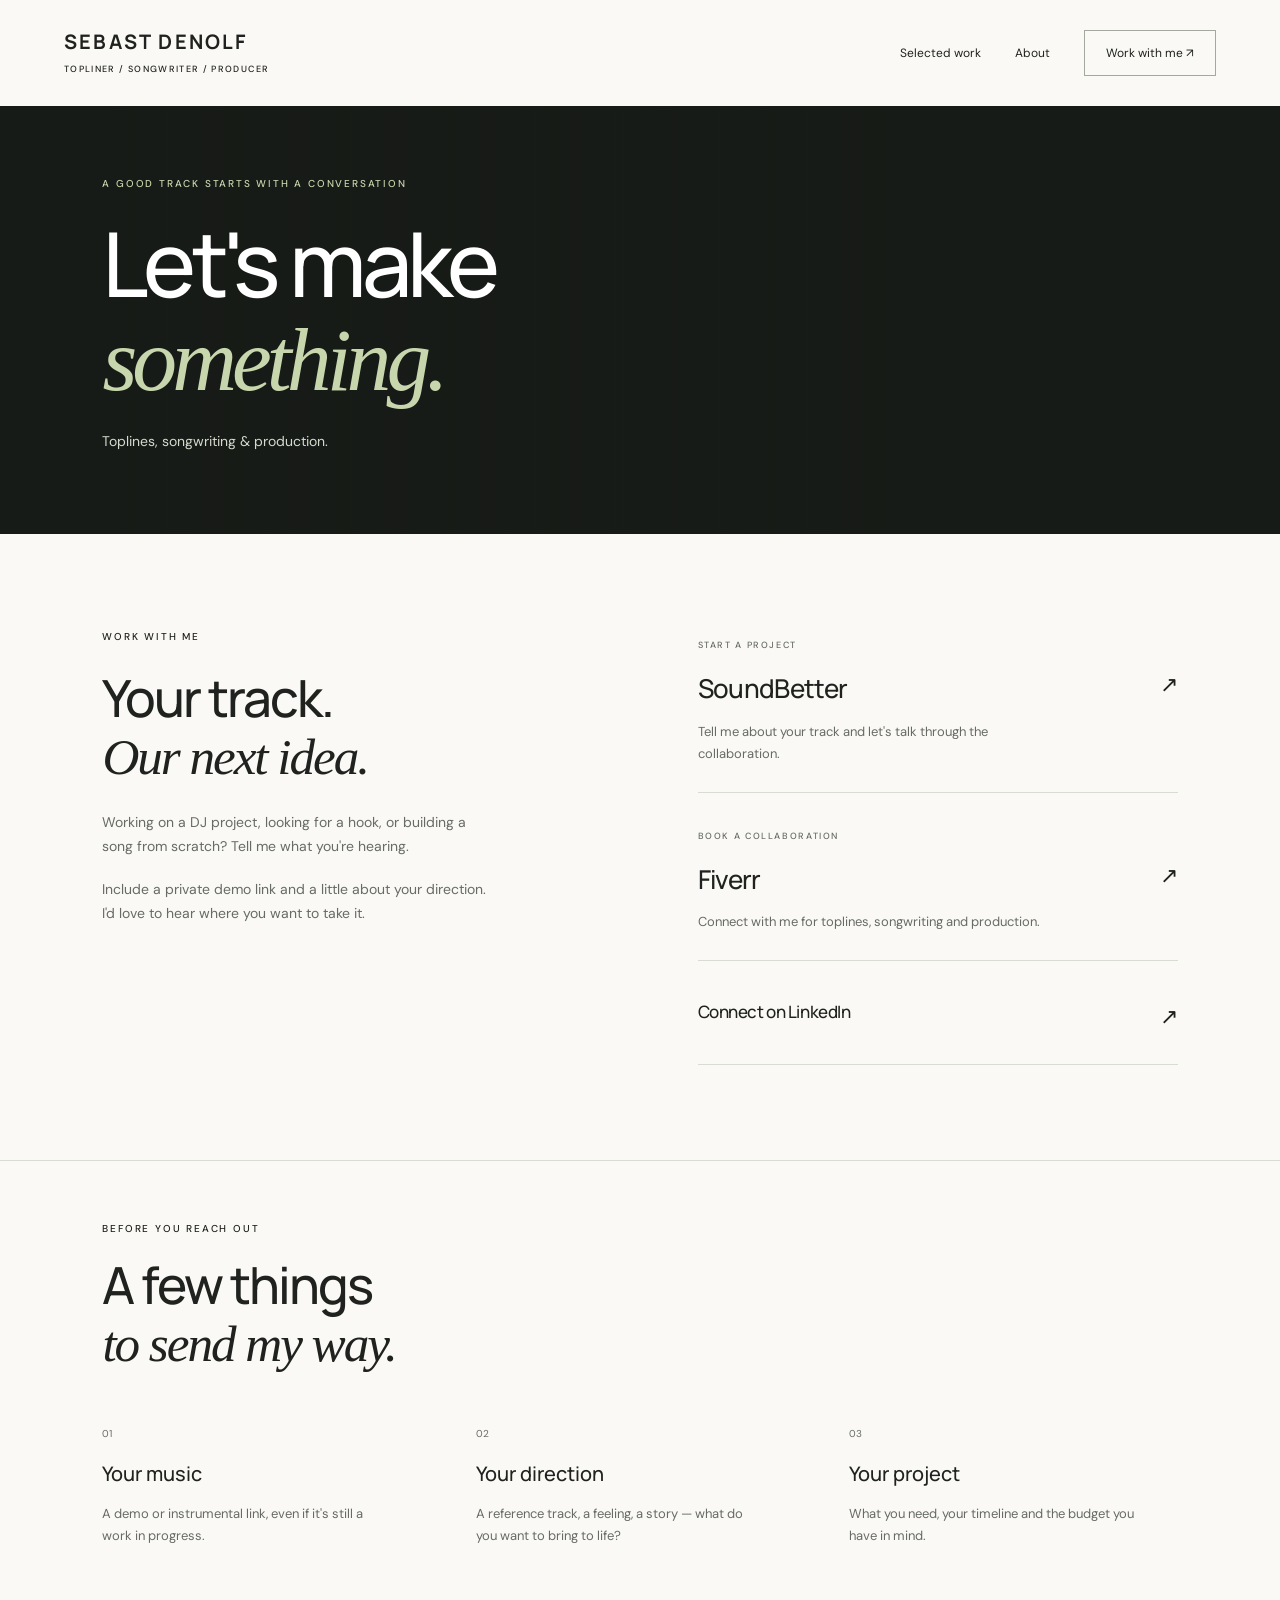
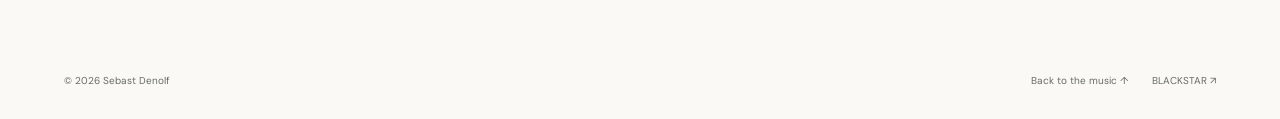
==== work-with-me.html @ 553e577f "Build Sebast Denolf music portfolio and collaboration page" ====
<!doctype html><html lang="en"><head><meta charset="utf-8"><meta name="viewport" content="width=device-width,initial-scale=1"><title>Work With Me — Sebast Denolf</title><meta name="description" content="Need a topline, lyrics or production? Work with Sebast Denolf on your next track."><link rel="icon" href="favicon.svg" type="image/svg+xml"><link rel="stylesheet" href="style.css"></head><body class="contact-page"><a class="skip" href="#main">Skip to content</a><header class="site-header"><a class="wordmark" href="index.html">SEBAST DENOLF<span>TOPLINER / SONGWRITER / PRODUCER</span></a><nav aria-label="Main navigation"><a href="index.html#work">Selected work</a><a href="index.html#about">About</a><a class="nav-cta" href="work-with-me.html" aria-current="page">Work with me ↗</a></nav></header><main id="main"><section class="contact-hero"><div><p class="eyebrow">A GOOD TRACK STARTS WITH A CONVERSATION</p><h1>Let's make<br><em>something.</em></h1><p>Toplines, songwriting & production.</p></div></section><section class="contact-content section"><div class="contact-intro"><p class="eyebrow">WORK WITH ME</p><h2>Your track.<br><em>Our next idea.</em></h2><p>Working on a DJ project, looking for a hook, or building a song from scratch? Tell me what you're hearing.</p><p>Include a private demo link and a little about your direction. I'd love to hear where you want to take it.</p></div><div class="contact-options"><a class="contact-option" href="https://soundbetter.com/profiles/750223-bastian" target="_blank" rel="noopener noreferrer"><span class="tiny">START A PROJECT</span><h3>SoundBetter <span aria-hidden="true">↗</span></h3><p>Tell me about your track and let's talk through the collaboration.</p></a><a class="contact-option" href="https://pro.fiverr.com/freelancers/sebast_denolf?public_mode=true" target="_blank" rel="noopener noreferrer"><span class="tiny">BOOK A COLLABORATION</span><h3>Fiverr <span aria-hidden="true">↗</span></h3><p>Connect with me for toplines, songwriting and production.</p></a><a class="contact-option compact" href="https://www.linkedin.com/in/sebast-denolf-0b931b293/" target="_blank" rel="noopener noreferrer"><h3>Connect on LinkedIn <span aria-hidden="true">↗</span></h3></a></div></section><section class="project-brief section"><p class="eyebrow">BEFORE YOU REACH OUT</p><h2>A few things<br><em>to send my way.</em></h2><div class="brief-grid"><div><span>01</span><h3>Your music</h3><p>A demo or instrumental link, even if it's still a work in progress.</p></div><div><span>02</span><h3>Your direction</h3><p>A reference track, a feeling, a story — what do you want to bring to life?</p></div><div><span>03</span><h3>Your project</h3><p>What you need, your timeline and the budget you have in mind.</p></div></div></section></main><footer><span>© <span class="year">2026</span> Sebast Denolf</span><div><a href="index.html">Back to the music ↑</a><a href="https://linktr.ee/BLACKSTAR_" target="_blank" rel="noopener noreferrer">BLACKSTAR ↗</a></div></footer><script src="script.js"></script></body></html>
---- style.css ----
@import url('https://fonts.googleapis.com/css2?family=DM+Sans:wght@400;500;600;700&family=Manrope:wght@400;500;600;700;800&display=swap');
:root{--ink:#20221f;--paper:#faf9f6;--muted:#676b64;--line:#d9dcd3;--accent:#c8d6ad;--dark:#171b17}*{box-sizing:border-box}html{scroll-behavior:smooth;scroll-padding-top:100px}body{margin:0;background:var(--paper);color:var(--ink);font:16px/1.7 'DM Sans',sans-serif}a{color:inherit;text-decoration:none}button,input,select,textarea{font:inherit}button,a{-webkit-tap-highlight-color:transparent}a:focus-visible,button:focus-visible{outline:3px solid #7a9756;outline-offset:6px}img{max-width:100%;display:block}h1,h2,h3,p{margin:0}h1,h2,h3{font-family:'Manrope',sans-serif;font-weight:500}em{font-family:Georgia,serif;font-weight:400}p+p{margin-top:20px}.skip{position:absolute;top:-100px;left:16px;background:white;padding:12px;z-index:10}.skip:focus{top:8px}.site-header{height:106px;display:flex;justify-content:space-between;align-items:center;padding:0 5vw;background:var(--paper)}.wordmark{font:700 20px/1.4 'Manrope',sans-serif;letter-spacing:.11em}.wordmark span{display:block;font:500 9px/1.8 'DM Sans',sans-serif;letter-spacing:.15em;margin-top:5px}nav{display:flex;align-items:center;gap:34px;font-size:12px}nav>a:hover,.project-external:hover{color:#627d40}.nav-cta{border:1px solid #a4a89e;padding:12px 21px}.nav-cta span{margin-left:20px}.hero{min-height:650px;display:grid;grid-template-columns:1fr 1fr;background:var(--dark);color:var(--paper)}.hero-copy{padding:70px 5vw 28px;display:flex;flex-direction:column;align-items:flex-start}.eyebrow,.tiny{font:500 10px/1.5 'DM Sans',sans-serif;letter-spacing:.18em}.hero .eyebrow{color:var(--accent);margin-bottom:30px}h1{font-size:clamp(64px,7.1vw,112px);line-height:1.04;letter-spacing:-.055em}h1 em{color:var(--accent)}.hero-intro{max-width:390px;color:#d0d4ca;font-size:17px;line-height:1.75;margin-top:28px}.hero-audience{font-size:12px;letter-spacing:.04em;color:#b7c5a1;margin-top:15px}.hero-actions{display:flex;align-items:center;gap:27px;margin:32px 0 50px}.button{display:inline-flex;align-items:center;justify-content:center;gap:25px;padding:15px 24px;border:1px solid transparent;font-size:12px;font-weight:600}.button.light{background:var(--paper);color:var(--ink)}.button.light:hover{background:var(--accent)}.text-link{font-size:12px;border-bottom:1px solid #7a8173;padding-bottom:5px}.hero-foot{margin-top:auto;width:100%;display:flex;justify-content:space-between;gap:15px;border-top:1px solid #444b40;padding-top:18px;color:#b5bdad;font-size:8px;letter-spacing:.1em}.hero-photo{position:relative;overflow:hidden;min-height:650px}.hero-photo img{position:absolute;width:100%;height:100%;object-fit:cover;object-position:center 35%;transform:scale(1.08);filter:saturate(.65)}.hero-photo:after{content:'';position:absolute;inset:0;background:linear-gradient(0deg,rgba(0,0,0,.48),transparent 45%)}.photo-caption{position:absolute;bottom:30px;left:30px;color:#f4f4eb;z-index:1;font-size:9px;letter-spacing:.18em}.section{padding:95px 8vw}.section-heading{display:grid;grid-template-columns:1fr 2fr 1.5fr;gap:35px;align-items:start;margin-bottom:45px}.section-heading .eyebrow{margin-top:12px}.section-heading>p:last-child{color:var(--muted);max-width:290px;font-size:14px;padding-top:10px}h2{font-size:clamp(38px,4vw,61px);line-height:1.12;letter-spacing:-.04em}.portfolio-links{display:grid;grid-template-columns:1fr 1fr;gap:24px}.portfolio-links>a{position:relative;padding:37px;border:1px solid var(--line);transition:background .2s}.portfolio-links>a:hover{background:#edf0e6}.portfolio-links h3{font-size:27px;letter-spacing:-.035em;margin:24px 0 6px}.portfolio-links>a>span:not(.tiny){font-size:13px;color:var(--muted)}.portfolio-links b{position:absolute;right:34px;top:32px;font-size:24px;font-weight:400}.selected{background:white}.project{max-width:960px;margin:0 auto;padding:48px 0 62px;border-top:1px solid var(--line)}.project-head{display:flex;align-items:flex-end;justify-content:space-between;gap:24px;margin-bottom:25px}.tiny{color:var(--muted);font-size:9px}.project h3{font-size:clamp(28px,3.5vw,43px);letter-spacing:-.04em;margin-top:10px;line-height:1.2}.artist{font-size:14px;color:var(--muted);margin-top:7px}.credits{font-size:10px;text-align:right;color:var(--muted)}.credits strong{font-weight:500;font-size:11px;color:var(--ink)}iframe{border:0;width:100%;display:block}.spotify{border-radius:12px;margin:0 0 20px;background:#ededeb}.video{position:relative;aspect-ratio:16/9;overflow:hidden;background:var(--dark)}.video>img{width:100%;height:100%;object-fit:cover;opacity:.52}.video-play{position:absolute;inset:0;z-index:1;width:100%;height:100%;display:flex;align-items:center;justify-content:center;flex-direction:column;border:0;background:transparent;color:white;cursor:pointer;gap:13px;font-size:10px;letter-spacing:.14em}.play-symbol{display:grid;place-items:center;border:1px solid #ffffffa0;width:60px;height:60px;border-radius:50%;font-size:18px;padding-left:3px;background:#0004}.video-play:hover .play-symbol{background:var(--paper);color:var(--ink)}.video-play small{font-size:9px;letter-spacing:0;color:#e0e0e0}.video iframe{height:100%}.project-external{display:inline-block;margin-top:15px;font-size:11px;border-bottom:1px solid var(--line)}.last-project{padding-bottom:0}.about{background:#edf0e7}.about>.eyebrow{margin-bottom:38px}.about-grid{display:grid;grid-template-columns:1fr 1fr;gap:9vw}.about-grid>div{font-size:14px;color:#555e50}.about-grid .lead{font-size:21px;line-height:1.5;color:var(--ink);margin-bottom:24px}.education{font-size:11px;padding-top:15px}.dark-link{display:inline-block;color:var(--ink);margin-top:25px}.closing{background:var(--dark);color:var(--paper);text-align:center;padding:85px 20px}.closing .eyebrow{color:var(--accent)}.closing h2{font-size:clamp(50px,6vw,83px);margin:20px 0 30px}.closing em{color:var(--accent)}footer{display:flex;justify-content:space-between;gap:20px;padding:30px 5vw;font-size:10px;color:var(--muted)}footer>div{display:flex;gap:23px}.contact-hero{padding:70px 8vw 80px;color:white;background:var(--dark);position:relative;overflow:hidden}.contact-hero:before{content:'';position:absolute;inset:0;background:linear-gradient(90deg,#171b17 8%,#171b17ad 70%),url('sebast-studio.png') center 65%/cover;opacity:.7}.contact-hero>div{position:relative}.contact-hero .eyebrow{color:var(--accent);margin-bottom:25px}.contact-hero h1{font-size:clamp(60px,7vw,95px)}.contact-hero p:last-child{margin-top:24px;color:#d4dbcd;font-size:14px}.contact-content{display:grid;grid-template-columns:1fr 1fr;gap:9vw}.contact-intro h2{margin:25px 0}.contact-intro>p:not(.eyebrow){font-size:14px;color:var(--muted);max-width:390px}.contact-option{display:block;padding:27px 0;border-bottom:1px solid var(--line)}.contact-option:first-child{padding-top:0}.contact-option h3{font-size:26px;letter-spacing:-.025em;margin:10px 0}.contact-option h3 span{float:right;font-size:22px}.contact-option p{font-size:13px;color:var(--muted);max-width:350px}.contact-option:hover h3{color:#627d40}.compact h3{font-size:17px}.project-brief{border-top:1px solid var(--line);padding-top:60px}.project-brief h2{margin-top:20px}.brief-grid{display:grid;grid-template-columns:repeat(3,1fr);gap:45px;margin-top:45px}.brief-grid>div>span{font-size:10px;color:var(--muted)}.brief-grid h3{font-size:20px;margin:12px 0}.brief-grid p{font-size:13px;color:var(--muted);max-width:290px}@media(min-width:1600px){.hero{min-height:780px}.hero-copy{padding-top:100px}.hero-photo{min-height:780px}}@media(max-width:1000px){.site-header{padding:0 5vw;height:95px}nav{gap:18px}.wordmark{font-size:16px}.wordmark span{font-size:7px}.hero-copy{padding-top:55px}.hero-actions{align-items:flex-start;flex-direction:column;gap:20px}.hero-foot{flex-direction:column;gap:5px}.section{padding:70px 6vw}.section-heading{grid-template-columns:1fr 2fr}.section-heading>p:last-child{grid-column:2}.section-heading h2{font-size:43px}}@media(max-width:680px){html{scroll-padding-top:20px}.site-header{height:88px}.wordmark{font-size:14px}.wordmark span{font-size:6px}nav>a:not(.nav-cta){display:none}.nav-cta{padding:10px 12px;font-size:10px}.nav-cta span{margin-left:8px}.hero{grid-template-columns:1fr}.hero-copy{padding:45px 7vw 25px}.hero h1{font-size:76px}.hero .eyebrow{margin-bottom:25px}.hero-intro{font-size:15px}.hero-actions{flex-direction:row;align-items:center;gap:20px;margin-bottom:40px}.hero-actions .text-link{font-size:10px;max-width:125px}.button{font-size:11px;padding:14px 17px;gap:15px}.hero-foot{flex-direction:row;font-size:7px}.hero-photo{min-height:440px}.hero-photo img{object-position:center 35%;transform:scale(1.08)}.section{padding:60px 7vw}.section-heading{display:block;margin-bottom:32px}.section-heading h2{font-size:43px;margin:18px 0}.section-heading>p:last-child{max-width:100%;padding:0}.portfolio-links{grid-template-columns:1fr;gap:16px}.portfolio-links>a{padding:28px}.portfolio-links h3{font-size:25px;margin-top:20px}.project{padding:34px 0 40px}.project-head{display:block}.credits{text-align:left;margin-top:18px}.project h3{font-size:31px}.video-play{gap:7px}.play-symbol{width:44px;height:44px;font-size:14px}.video-play small{font-size:8px}.about-grid,.contact-content{grid-template-columns:1fr;gap:35px}.about-grid h2{font-size:42px}.about-grid .lead{font-size:20px}.closing{padding:65px 20px}footer{padding:25px 7vw;flex-direction:column;gap:15px}footer>div{gap:20px;flex-wrap:wrap}.contact-hero{padding:55px 7vw 65px}.contact-hero .eyebrow{font-size:8px}.contact-hero h1{font-size:66px}.contact-options{margin-top:10px}.brief-grid{grid-template-columns:1fr;gap:26px;margin-top:35px}.brief-grid>div{border-top:1px solid var(--line);padding-top:20px}.brief-grid p{max-width:100%}}@media(prefers-reduced-motion:reduce){html{scroll-behavior:auto}*{transition:none!important}}
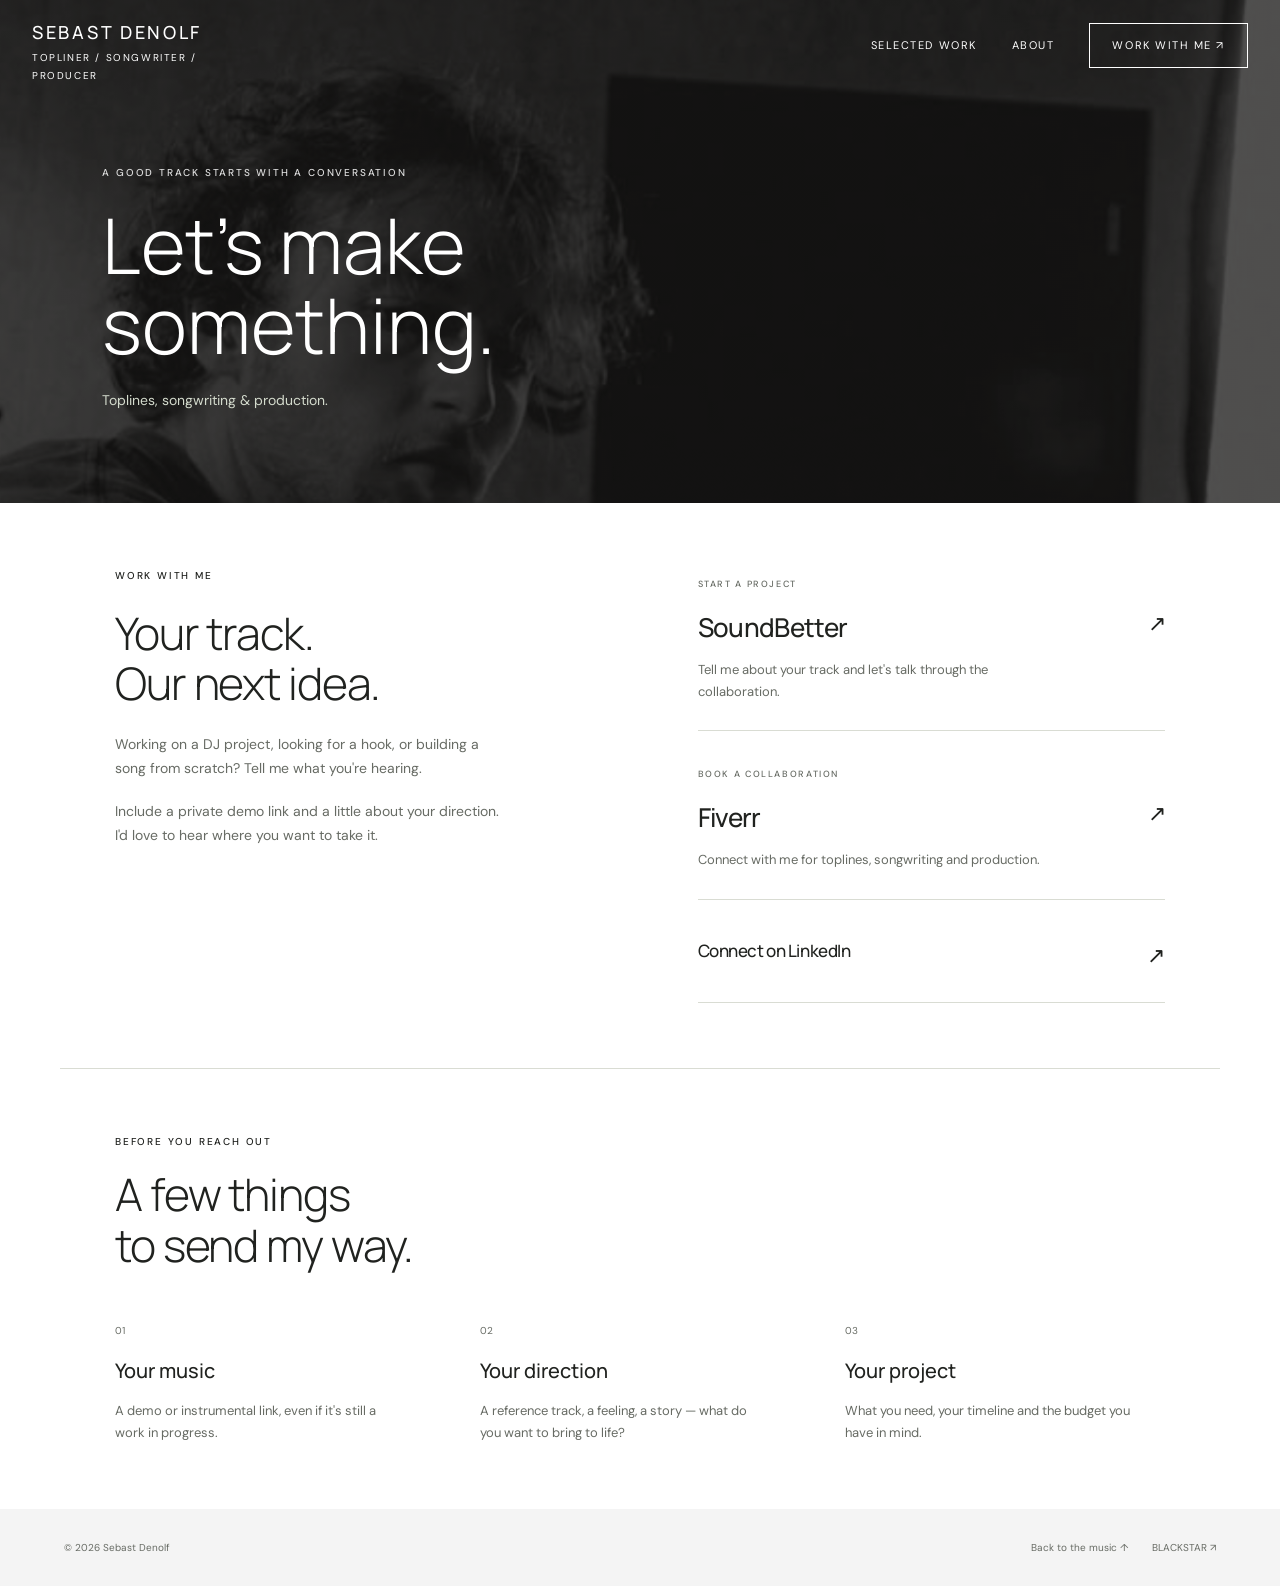
==== commit a26a9f4b: "Match portrait-led reference layout with delayed main headings" ====
--- a/work-with-me.html
+++ b/work-with-me.html
@@ -1 +1 @@
-<!doctype html><html lang="en"><head><meta charset="utf-8"><meta name="viewport" content="width=device-width,initial-scale=1"><title>Work With Me — Sebast Denolf</title><meta name="description" content="Need a topline, lyrics or production? Work with Sebast Denolf on your next track."><link rel="icon" href="favicon.svg" type="image/svg+xml"><link rel="stylesheet" href="style.css"></head><body class="contact-page"><a class="skip" href="#main">Skip to content</a><header class="site-header"><a class="wordmark" href="index.html">SEBAST DENOLF<span>TOPLINER / SONGWRITER / PRODUCER</span></a><nav aria-label="Main navigation"><a href="index.html#work">Selected work</a><a href="index.html#about">About</a><a class="nav-cta" href="work-with-me.html" aria-current="page">Work with me ↗</a></nav></header><main id="main"><section class="contact-hero"><div><p class="eyebrow">A GOOD TRACK STARTS WITH A CONVERSATION</p><h1>Let's make<br><em>something.</em></h1><p>Toplines, songwriting & production.</p></div></section><section class="contact-content section"><div class="contact-intro"><p class="eyebrow">WORK WITH ME</p><h2>Your track.<br><em>Our next idea.</em></h2><p>Working on a DJ project, looking for a hook, or building a song from scratch? Tell me what you're hearing.</p><p>Include a private demo link and a little about your direction. I'd love to hear where you want to take it.</p></div><div class="contact-options"><a class="contact-option" href="https://soundbetter.com/profiles/750223-bastian" target="_blank" rel="noopener noreferrer"><span class="tiny">START A PROJECT</span><h3>SoundBetter <span aria-hidden="true">↗</span></h3><p>Tell me about your track and let's talk through the collaboration.</p></a><a class="contact-option" href="https://pro.fiverr.com/freelancers/sebast_denolf?public_mode=true" target="_blank" rel="noopener noreferrer"><span class="tiny">BOOK A COLLABORATION</span><h3>Fiverr <span aria-hidden="true">↗</span></h3><p>Connect with me for toplines, songwriting and production.</p></a><a class="contact-option compact" href="https://www.linkedin.com/in/sebast-denolf-0b931b293/" target="_blank" rel="noopener noreferrer"><h3>Connect on LinkedIn <span aria-hidden="true">↗</span></h3></a></div></section><section class="project-brief section"><p class="eyebrow">BEFORE YOU REACH OUT</p><h2>A few things<br><em>to send my way.</em></h2><div class="brief-grid"><div><span>01</span><h3>Your music</h3><p>A demo or instrumental link, even if it's still a work in progress.</p></div><div><span>02</span><h3>Your direction</h3><p>A reference track, a feeling, a story — what do you want to bring to life?</p></div><div><span>03</span><h3>Your project</h3><p>What you need, your timeline and the budget you have in mind.</p></div></div></section></main><footer><span>© <span class="year">2026</span> Sebast Denolf</span><div><a href="index.html">Back to the music ↑</a><a href="https://linktr.ee/BLACKSTAR_" target="_blank" rel="noopener noreferrer">BLACKSTAR ↗</a></div></footer><script src="script.js"></script></body></html>
+<!doctype html><html lang="en"><head><meta charset="utf-8"><meta name="viewport" content="width=device-width,initial-scale=1"><title>Work With Me — Sebast Denolf</title><meta name="description" content="Need a topline, lyrics or production? Work with Sebast Denolf on your next track."><link rel="icon" href="favicon.svg" type="image/svg+xml"><link rel="stylesheet" href="style.css?v=2"></head><body class="contact-page reference-layout"><a class="skip" href="#main">Skip to content</a><header class="site-header"><a class="wordmark" href="index.html">SEBAST DENOLF<span>TOPLINER / SONGWRITER / PRODUCER</span></a><nav aria-label="Main navigation"><a href="index.html#work">Selected work</a><a href="index.html#about">About</a><a class="nav-cta" href="work-with-me.html" aria-current="page">Work with me ↗</a></nav></header><main id="main"><section class="contact-hero"><div><p class="eyebrow">A GOOD TRACK STARTS WITH A CONVERSATION</p><h1>Let's make<br><em>something.</em></h1><p>Toplines, songwriting & production.</p></div></section><section class="contact-content section"><div class="contact-intro"><p class="eyebrow">WORK WITH ME</p><h2>Your track.<br><em>Our next idea.</em></h2><p>Working on a DJ project, looking for a hook, or building a song from scratch? Tell me what you're hearing.</p><p>Include a private demo link and a little about your direction. I'd love to hear where you want to take it.</p></div><div class="contact-options"><a class="contact-option" href="https://soundbetter.com/profiles/750223-bastian" target="_blank" rel="noopener noreferrer"><span class="tiny">START A PROJECT</span><h3>SoundBetter <span aria-hidden="true">↗</span></h3><p>Tell me about your track and let's talk through the collaboration.</p></a><a class="contact-option" href="https://pro.fiverr.com/freelancers/sebast_denolf?public_mode=true" target="_blank" rel="noopener noreferrer"><span class="tiny">BOOK A COLLABORATION</span><h3>Fiverr <span aria-hidden="true">↗</span></h3><p>Connect with me for toplines, songwriting and production.</p></a><a class="contact-option compact" href="https://www.linkedin.com/in/sebast-denolf-0b931b293/" target="_blank" rel="noopener noreferrer"><h3>Connect on LinkedIn <span aria-hidden="true">↗</span></h3></a></div></section><section class="project-brief section"><p class="eyebrow">BEFORE YOU REACH OUT</p><h2>A few things<br><em>to send my way.</em></h2><div class="brief-grid"><div><span>01</span><h3>Your music</h3><p>A demo or instrumental link, even if it's still a work in progress.</p></div><div><span>02</span><h3>Your direction</h3><p>A reference track, a feeling, a story — what do you want to bring to life?</p></div><div><span>03</span><h3>Your project</h3><p>What you need, your timeline and the budget you have in mind.</p></div></div></section></main><footer><span>© <span class="year">2026</span> Sebast Denolf</span><div><a href="index.html">Back to the music ↑</a><a href="https://linktr.ee/BLACKSTAR_" target="_blank" rel="noopener noreferrer">BLACKSTAR ↗</a></div></footer><script src="script.js?v=2"></script></body></html>
--- a/style.css
+++ b/style.css
@@ -1,2 +1,70 @@
-@import url('https://fonts.googleapis.com/css2?family=DM+Sans:wght@400;500;600;700&family=Manrope:wght@400;500;600;700;800&display=swap');
+@import url('https://fonts.googleapis.com/css2?family=DM+Sans:wght@400;500;600;700&family=Manrope:wght@300;400;500;600;700;800&display=swap');
 :root{--ink:#20221f;--paper:#faf9f6;--muted:#676b64;--line:#d9dcd3;--accent:#c8d6ad;--dark:#171b17}*{box-sizing:border-box}html{scroll-behavior:smooth;scroll-padding-top:100px}body{margin:0;background:var(--paper);color:var(--ink);font:16px/1.7 'DM Sans',sans-serif}a{color:inherit;text-decoration:none}button,input,select,textarea{font:inherit}button,a{-webkit-tap-highlight-color:transparent}a:focus-visible,button:focus-visible{outline:3px solid #7a9756;outline-offset:6px}img{max-width:100%;display:block}h1,h2,h3,p{margin:0}h1,h2,h3{font-family:'Manrope',sans-serif;font-weight:500}em{font-family:Georgia,serif;font-weight:400}p+p{margin-top:20px}.skip{position:absolute;top:-100px;left:16px;background:white;padding:12px;z-index:10}.skip:focus{top:8px}.site-header{height:106px;display:flex;justify-content:space-between;align-items:center;padding:0 5vw;background:var(--paper)}.wordmark{font:700 20px/1.4 'Manrope',sans-serif;letter-spacing:.11em}.wordmark span{display:block;font:500 9px/1.8 'DM Sans',sans-serif;letter-spacing:.15em;margin-top:5px}nav{display:flex;align-items:center;gap:34px;font-size:12px}nav>a:hover,.project-external:hover{color:#627d40}.nav-cta{border:1px solid #a4a89e;padding:12px 21px}.nav-cta span{margin-left:20px}.hero{min-height:650px;display:grid;grid-template-columns:1fr 1fr;background:var(--dark);color:var(--paper)}.hero-copy{padding:70px 5vw 28px;display:flex;flex-direction:column;align-items:flex-start}.eyebrow,.tiny{font:500 10px/1.5 'DM Sans',sans-serif;letter-spacing:.18em}.hero .eyebrow{color:var(--accent);margin-bottom:30px}h1{font-size:clamp(64px,7.1vw,112px);line-height:1.04;letter-spacing:-.055em}h1 em{color:var(--accent)}.hero-intro{max-width:390px;color:#d0d4ca;font-size:17px;line-height:1.75;margin-top:28px}.hero-audience{font-size:12px;letter-spacing:.04em;color:#b7c5a1;margin-top:15px}.hero-actions{display:flex;align-items:center;gap:27px;margin:32px 0 50px}.button{display:inline-flex;align-items:center;justify-content:center;gap:25px;padding:15px 24px;border:1px solid transparent;font-size:12px;font-weight:600}.button.light{background:var(--paper);color:var(--ink)}.button.light:hover{background:var(--accent)}.text-link{font-size:12px;border-bottom:1px solid #7a8173;padding-bottom:5px}.hero-foot{margin-top:auto;width:100%;display:flex;justify-content:space-between;gap:15px;border-top:1px solid #444b40;padding-top:18px;color:#b5bdad;font-size:8px;letter-spacing:.1em}.hero-photo{position:relative;overflow:hidden;min-height:650px}.hero-photo img{position:absolute;width:100%;height:100%;object-fit:cover;object-position:center 35%;transform:scale(1.08);filter:saturate(.65)}.hero-photo:after{content:'';position:absolute;inset:0;background:linear-gradient(0deg,rgba(0,0,0,.48),transparent 45%)}.photo-caption{position:absolute;bottom:30px;left:30px;color:#f4f4eb;z-index:1;font-size:9px;letter-spacing:.18em}.section{padding:95px 8vw}.section-heading{display:grid;grid-template-columns:1fr 2fr 1.5fr;gap:35px;align-items:start;margin-bottom:45px}.section-heading .eyebrow{margin-top:12px}.section-heading>p:last-child{color:var(--muted);max-width:290px;font-size:14px;padding-top:10px}h2{font-size:clamp(38px,4vw,61px);line-height:1.12;letter-spacing:-.04em}.portfolio-links{display:grid;grid-template-columns:1fr 1fr;gap:24px}.portfolio-links>a{position:relative;padding:37px;border:1px solid var(--line);transition:background .2s}.portfolio-links>a:hover{background:#edf0e6}.portfolio-links h3{font-size:27px;letter-spacing:-.035em;margin:24px 0 6px}.portfolio-links>a>span:not(.tiny){font-size:13px;color:var(--muted)}.portfolio-links b{position:absolute;right:34px;top:32px;font-size:24px;font-weight:400}.selected{background:white}.project{max-width:960px;margin:0 auto;padding:48px 0 62px;border-top:1px solid var(--line)}.project-head{display:flex;align-items:flex-end;justify-content:space-between;gap:24px;margin-bottom:25px}.tiny{color:var(--muted);font-size:9px}.project h3{font-size:clamp(28px,3.5vw,43px);letter-spacing:-.04em;margin-top:10px;line-height:1.2}.artist{font-size:14px;color:var(--muted);margin-top:7px}.credits{font-size:10px;text-align:right;color:var(--muted)}.credits strong{font-weight:500;font-size:11px;color:var(--ink)}iframe{border:0;width:100%;display:block}.spotify{border-radius:12px;margin:0 0 20px;background:#ededeb}.video{position:relative;aspect-ratio:16/9;overflow:hidden;background:var(--dark)}.video>img{width:100%;height:100%;object-fit:cover;opacity:.52}.video-play{position:absolute;inset:0;z-index:1;width:100%;height:100%;display:flex;align-items:center;justify-content:center;flex-direction:column;border:0;background:transparent;color:white;cursor:pointer;gap:13px;font-size:10px;letter-spacing:.14em}.play-symbol{display:grid;place-items:center;border:1px solid #ffffffa0;width:60px;height:60px;border-radius:50%;font-size:18px;padding-left:3px;background:#0004}.video-play:hover .play-symbol{background:var(--paper);color:var(--ink)}.video-play small{font-size:9px;letter-spacing:0;color:#e0e0e0}.video iframe{height:100%}.project-external{display:inline-block;margin-top:15px;font-size:11px;border-bottom:1px solid var(--line)}.last-project{padding-bottom:0}.about{background:#edf0e7}.about>.eyebrow{margin-bottom:38px}.about-grid{display:grid;grid-template-columns:1fr 1fr;gap:9vw}.about-grid>div{font-size:14px;color:#555e50}.about-grid .lead{font-size:21px;line-height:1.5;color:var(--ink);margin-bottom:24px}.education{font-size:11px;padding-top:15px}.dark-link{display:inline-block;color:var(--ink);margin-top:25px}.closing{background:var(--dark);color:var(--paper);text-align:center;padding:85px 20px}.closing .eyebrow{color:var(--accent)}.closing h2{font-size:clamp(50px,6vw,83px);margin:20px 0 30px}.closing em{color:var(--accent)}footer{display:flex;justify-content:space-between;gap:20px;padding:30px 5vw;font-size:10px;color:var(--muted)}footer>div{display:flex;gap:23px}.contact-hero{padding:70px 8vw 80px;color:white;background:var(--dark);position:relative;overflow:hidden}.contact-hero:before{content:'';position:absolute;inset:0;background:linear-gradient(90deg,#171b17 8%,#171b17ad 70%),url('sebast-studio.png') center 65%/cover;opacity:.7}.contact-hero>div{position:relative}.contact-hero .eyebrow{color:var(--accent);margin-bottom:25px}.contact-hero h1{font-size:clamp(60px,7vw,95px)}.contact-hero p:last-child{margin-top:24px;color:#d4dbcd;font-size:14px}.contact-content{display:grid;grid-template-columns:1fr 1fr;gap:9vw}.contact-intro h2{margin:25px 0}.contact-intro>p:not(.eyebrow){font-size:14px;color:var(--muted);max-width:390px}.contact-option{display:block;padding:27px 0;border-bottom:1px solid var(--line)}.contact-option:first-child{padding-top:0}.contact-option h3{font-size:26px;letter-spacing:-.025em;margin:10px 0}.contact-option h3 span{float:right;font-size:22px}.contact-option p{font-size:13px;color:var(--muted);max-width:350px}.contact-option:hover h3{color:#627d40}.compact h3{font-size:17px}.project-brief{border-top:1px solid var(--line);padding-top:60px}.project-brief h2{margin-top:20px}.brief-grid{display:grid;grid-template-columns:repeat(3,1fr);gap:45px;margin-top:45px}.brief-grid>div>span{font-size:10px;color:var(--muted)}.brief-grid h3{font-size:20px;margin:12px 0}.brief-grid p{font-size:13px;color:var(--muted);max-width:290px}@media(min-width:1600px){.hero{min-height:780px}.hero-copy{padding-top:100px}.hero-photo{min-height:780px}}@media(max-width:1000px){.site-header{padding:0 5vw;height:95px}nav{gap:18px}.wordmark{font-size:16px}.wordmark span{font-size:7px}.hero-copy{padding-top:55px}.hero-actions{align-items:flex-start;flex-direction:column;gap:20px}.hero-foot{flex-direction:column;gap:5px}.section{padding:70px 6vw}.section-heading{grid-template-columns:1fr 2fr}.section-heading>p:last-child{grid-column:2}.section-heading h2{font-size:43px}}@media(max-width:680px){html{scroll-padding-top:20px}.site-header{height:88px}.wordmark{font-size:14px}.wordmark span{font-size:6px}nav>a:not(.nav-cta){display:none}.nav-cta{padding:10px 12px;font-size:10px}.nav-cta span{margin-left:8px}.hero{grid-template-columns:1fr}.hero-copy{padding:45px 7vw 25px}.hero h1{font-size:76px}.hero .eyebrow{margin-bottom:25px}.hero-intro{font-size:15px}.hero-actions{flex-direction:row;align-items:center;gap:20px;margin-bottom:40px}.hero-actions .text-link{font-size:10px;max-width:125px}.button{font-size:11px;padding:14px 17px;gap:15px}.hero-foot{flex-direction:row;font-size:7px}.hero-photo{min-height:440px}.hero-photo img{object-position:center 35%;transform:scale(1.08)}.section{padding:60px 7vw}.section-heading{display:block;margin-bottom:32px}.section-heading h2{font-size:43px;margin:18px 0}.section-heading>p:last-child{max-width:100%;padding:0}.portfolio-links{grid-template-columns:1fr;gap:16px}.portfolio-links>a{padding:28px}.portfolio-links h3{font-size:25px;margin-top:20px}.project{padding:34px 0 40px}.project-head{display:block}.credits{text-align:left;margin-top:18px}.project h3{font-size:31px}.video-play{gap:7px}.play-symbol{width:44px;height:44px;font-size:14px}.video-play small{font-size:8px}.about-grid,.contact-content{grid-template-columns:1fr;gap:35px}.about-grid h2{font-size:42px}.about-grid .lead{font-size:20px}.closing{padding:65px 20px}footer{padding:25px 7vw;flex-direction:column;gap:15px}footer>div{gap:20px;flex-wrap:wrap}.contact-hero{padding:55px 7vw 65px}.contact-hero .eyebrow{font-size:8px}.contact-hero h1{font-size:66px}.contact-options{margin-top:10px}.brief-grid{grid-template-columns:1fr;gap:26px;margin-top:35px}.brief-grid>div{border-top:1px solid var(--line);padding-top:20px}.brief-grid p{max-width:100%}}@media(prefers-reduced-motion:reduce){html{scroll-behavior:auto}*{transition:none!important}}
+
+/* Full-width portrait and restrained typography, based on the supplied reference. */
+.reference-layout{--paper:#fff;--accent:#e4e1dc;background:#fff}
+.reference-layout .site-header{position:absolute;z-index:5;top:0;left:0;width:100%;height:100px;background:transparent;color:white;padding:20px 32px;align-items:flex-start}
+.reference-layout .wordmark{font-weight:500;font-size:18px;letter-spacing:.15em;line-height:1.35;max-width:250px}
+.reference-layout .wordmark span{font-size:10px;font-weight:400;letter-spacing:.16em;max-width:235px;margin-top:5px}
+.reference-layout nav{padding-top:3px;gap:35px;text-transform:uppercase;font-size:11px;letter-spacing:.14em}
+.reference-layout .nav-cta{border-color:#fff;padding:12px 22px}
+.reference-layout nav>a:hover{color:#d4d4d4}
+.reference-layout .reference-hero{position:relative;display:flex;align-items:center;justify-content:center;height:78vh;min-height:580px;max-height:860px;background:#191715;isolation:isolate}
+.reference-hero .hero-photo{position:absolute;inset:0;min-height:0;z-index:-2;overflow:hidden}
+.reference-hero .hero-photo img{height:100%;width:100%;object-fit:cover;object-position:center 30%;transform:none;filter:grayscale(1) brightness(.73)}
+.reference-hero .hero-photo:after{background:linear-gradient(90deg,rgba(17,14,12,.6),rgba(17,14,12,.22) 50%,rgba(17,14,12,.6))}
+.reference-hero .hero-copy{position:relative;display:flex;flex-direction:column;align-items:center;text-align:center;padding:100px 20px 35px;width:100%;color:white}
+.reference-hero .hero-name{font-size:15px;font-weight:300;letter-spacing:.25em;color:#ddd;margin:0 0 20px}
+.reference-layout .reference-hero h1{font-family:'Manrope',sans-serif;font-size:clamp(54px,6vw,88px);font-weight:300;line-height:1.2;letter-spacing:.015em;animation:important-title-in 1s ease 1s both}
+.reference-hero .hero-listen{margin-top:27px;color:white;background:transparent;border:1px solid #c5c0bb;padding:12px 28px;font-size:11px;letter-spacing:.15em;font-weight:500}
+.reference-hero .hero-listen:hover{background:#fff;color:#222}
+.reference-intro{max-width:1040px;margin:auto;padding:70px 30px 65px;font-size:14px;line-height:1.9;color:#454545}
+.reference-intro .intro-credits{font-size:12px;letter-spacing:.06em;margin-bottom:28px}
+.reference-intro .intro-more{display:flex;width:fit-content;margin:42px auto 0;background:transparent;border:1px solid #222;border-radius:0;font-size:11px;letter-spacing:.15em;font-weight:500}
+.reference-intro .intro-more:hover{background:#222;color:white}
+.reference-layout h2{font-weight:300;letter-spacing:-.025em;font-size:clamp(34px,3.5vw,50px)}
+.reference-layout h2 em,.reference-layout .contact-hero h1 em{font-family:inherit;font-style:normal;font-weight:300;color:inherit}
+.reference-layout .section{max-width:1160px;margin:auto;padding:65px 55px}
+.reference-layout .listening{border-top:1px solid #e2e2e2}
+.reference-layout .portfolio-links>a{padding:28px;border-color:#ddd}
+.reference-layout .portfolio-links h3{font-size:23px;font-weight:400}
+.reference-layout .portfolio-links>a:hover{background:#f5f5f5}
+.reference-layout .project{max-width:none;padding-top:45px}
+.reference-layout .project h3{font-size:21px;font-weight:600;letter-spacing:0}
+.reference-layout .project .artist{font-size:14px}
+.reference-layout .project .tiny{letter-spacing:.1em}
+.reference-layout .about{background:white;border-top:1px solid #ddd}
+.reference-layout .closing{background:#24211e;color:white}
+.reference-layout .closing em{color:white}
+.reference-layout .closing h2{font-size:clamp(44px,5vw,70px)}
+.reference-layout footer{background:#f4f4f4}
+.reference-layout .contact-hero{padding-top:165px;padding-bottom:90px;background:#191715}
+.reference-layout .contact-hero:before{background:linear-gradient(#1a1613a3,#1a1613a3),url('sebast-studio.png') center 30%/cover;filter:grayscale(1)}
+.reference-layout .contact-hero h1{font-size:clamp(50px,6vw,80px);font-weight:300;letter-spacing:0;animation:important-title-in 1s ease 1s both}
+.reference-layout .contact-hero .eyebrow{color:#ddd}
+.heading-reveal{opacity:0;transform:translateY(18px);transition:opacity .9s ease 1s,transform .9s ease 1s}
+.heading-reveal.is-visible{opacity:1;transform:translateY(0)}
+@keyframes important-title-in{from{opacity:0;transform:translateY(18px)}to{opacity:1;transform:translateY(0)}}
+@media(max-width:680px){
+.reference-layout .site-header{height:100px;padding:20px;align-items:flex-start}
+.reference-layout .wordmark{font-size:13px;max-width:170px}
+.reference-layout .wordmark span{font-size:7px;max-width:160px;line-height:1.7}
+.reference-layout nav{padding:0}
+.reference-layout .nav-cta{padding:10px;font-size:8px;letter-spacing:.1em;white-space:nowrap}
+.reference-layout .reference-hero{height:88svh;min-height:620px;max-height:820px}
+.reference-hero .hero-photo img{object-position:46% 85%;filter:grayscale(1) brightness(.65)}
+.reference-hero .hero-copy{padding:130px 15px 25px}
+.reference-hero .hero-name{font-size:12px;letter-spacing:.19em;margin-bottom:20px}
+.reference-layout .reference-hero h1{font-size:clamp(40px,11.5vw,72px);line-height:1.25}
+.reference-intro{padding:45px 25px;font-size:13px}
+.reference-intro .intro-credits{font-size:10px}
+.reference-layout .section{padding:50px 25px}
+.reference-layout .project h3{font-size:21px}
+.reference-layout .section-heading h2{font-size:36px}
+.reference-layout .contact-hero{padding:160px 25px 65px}
+.reference-layout .contact-hero h1{font-size:52px}
+}
+@media(prefers-reduced-motion:reduce){
+.reference-layout .reference-hero h1,.reference-layout .contact-hero h1{animation:none}
+.heading-reveal{opacity:1;transform:none;transition:none}
+}
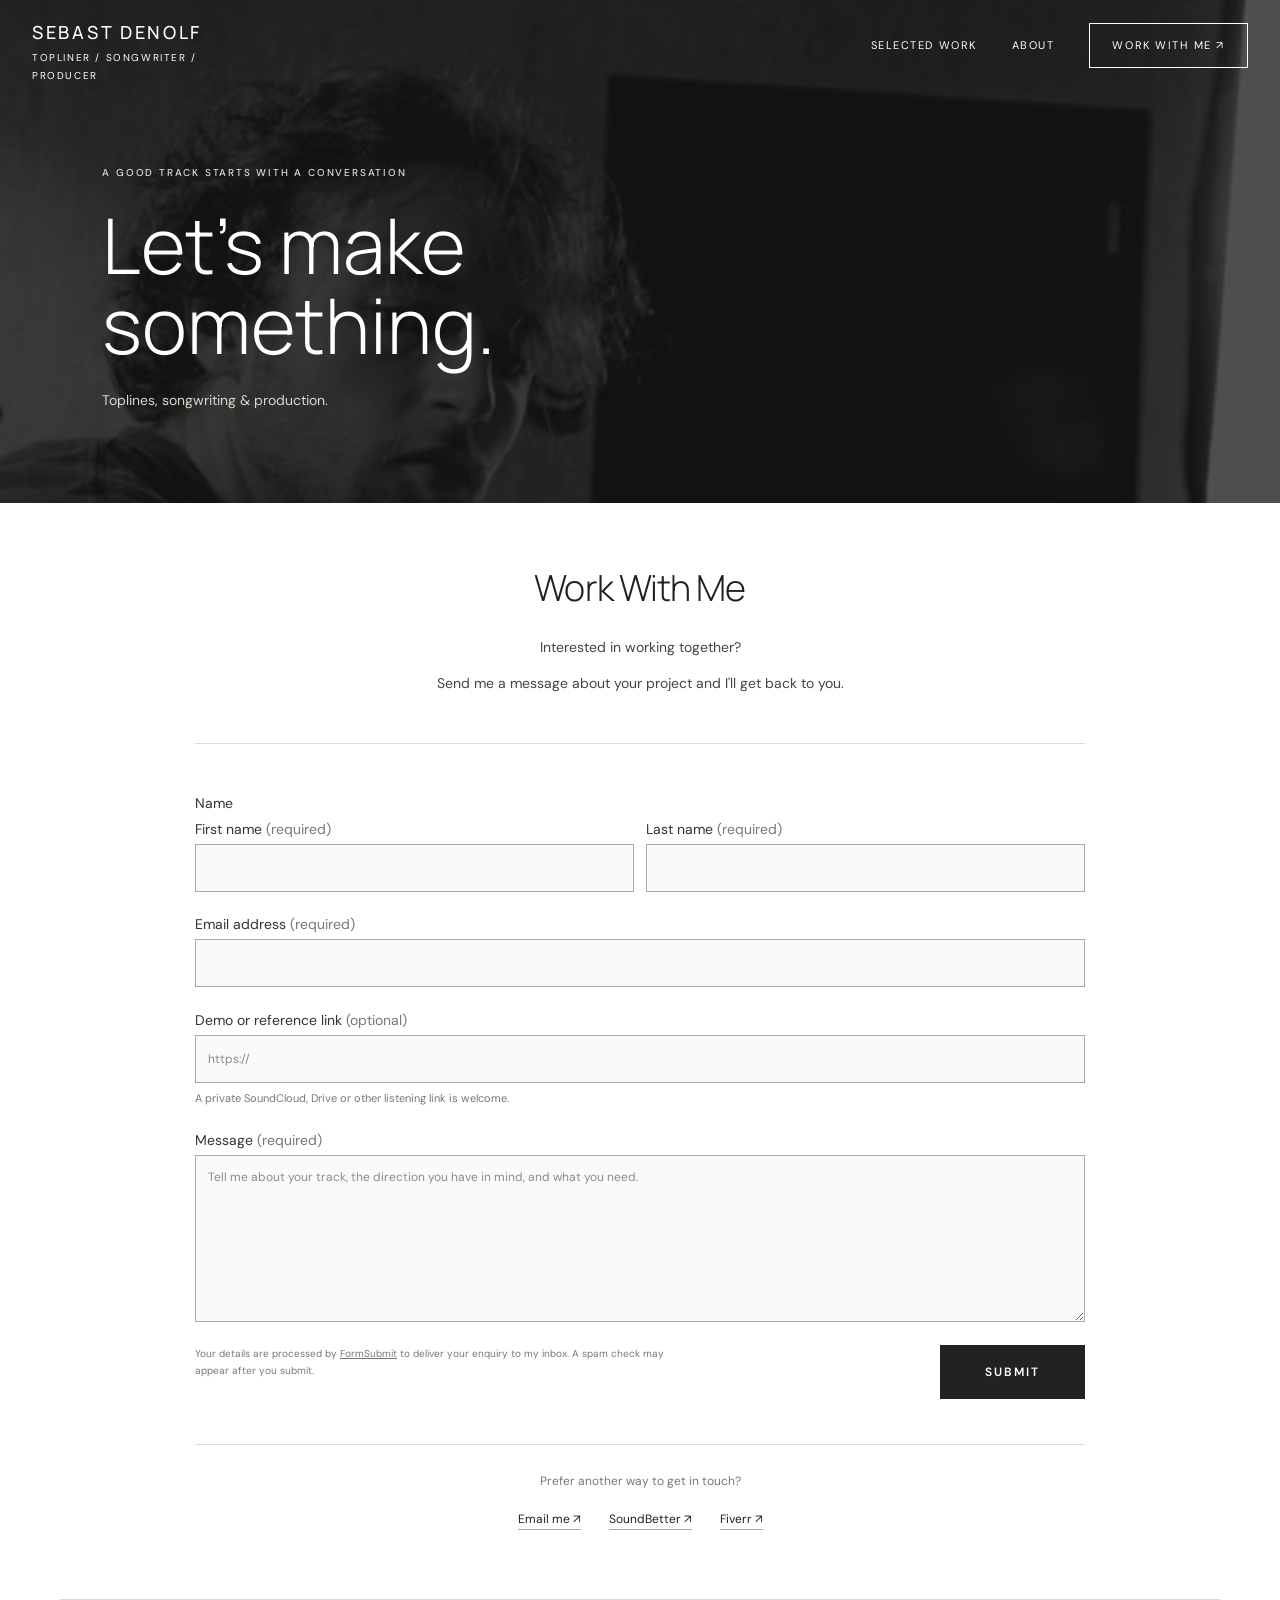
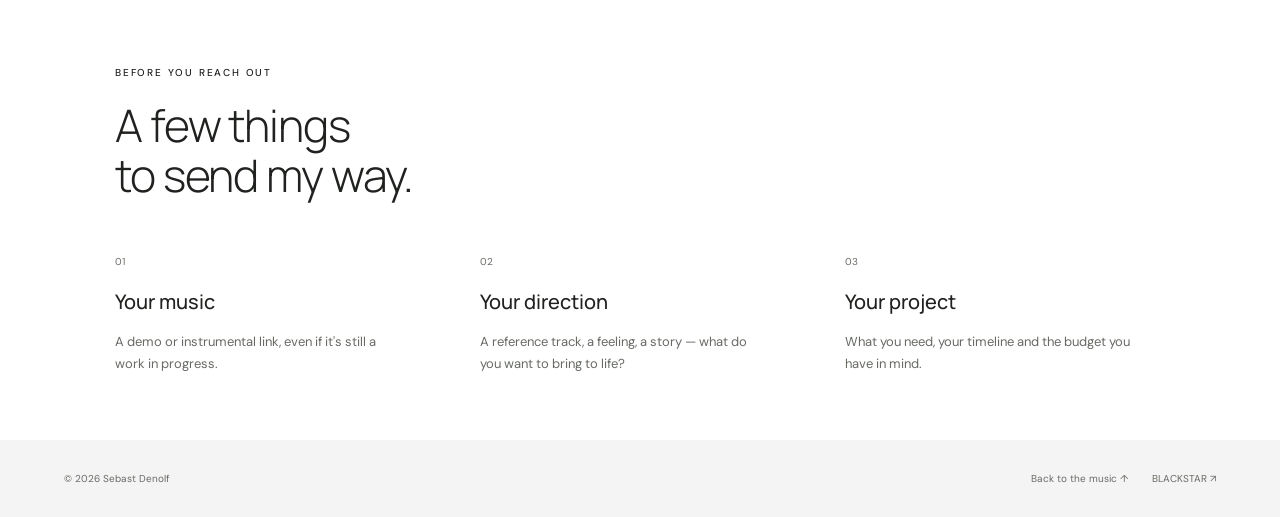
==== commit 61f33080: "Add email enquiry form with spam protection and confirmation" ====
--- a/work-with-me.html
+++ b/work-with-me.html
@@ -1 +1 @@
-<!doctype html><html lang="en"><head><meta charset="utf-8"><meta name="viewport" content="width=device-width,initial-scale=1"><title>Work With Me — Sebast Denolf</title><meta name="description" content="Need a topline, lyrics or production? Work with Sebast Denolf on your next track."><link rel="icon" href="favicon.svg" type="image/svg+xml"><link rel="stylesheet" href="style.css?v=2"></head><body class="contact-page reference-layout"><a class="skip" href="#main">Skip to content</a><header class="site-header"><a class="wordmark" href="index.html">SEBAST DENOLF<span>TOPLINER / SONGWRITER / PRODUCER</span></a><nav aria-label="Main navigation"><a href="index.html#work">Selected work</a><a href="index.html#about">About</a><a class="nav-cta" href="work-with-me.html" aria-current="page">Work with me ↗</a></nav></header><main id="main"><section class="contact-hero"><div><p class="eyebrow">A GOOD TRACK STARTS WITH A CONVERSATION</p><h1>Let's make<br><em>something.</em></h1><p>Toplines, songwriting & production.</p></div></section><section class="contact-content section"><div class="contact-intro"><p class="eyebrow">WORK WITH ME</p><h2>Your track.<br><em>Our next idea.</em></h2><p>Working on a DJ project, looking for a hook, or building a song from scratch? Tell me what you're hearing.</p><p>Include a private demo link and a little about your direction. I'd love to hear where you want to take it.</p></div><div class="contact-options"><a class="contact-option" href="https://soundbetter.com/profiles/750223-bastian" target="_blank" rel="noopener noreferrer"><span class="tiny">START A PROJECT</span><h3>SoundBetter <span aria-hidden="true">↗</span></h3><p>Tell me about your track and let's talk through the collaboration.</p></a><a class="contact-option" href="https://pro.fiverr.com/freelancers/sebast_denolf?public_mode=true" target="_blank" rel="noopener noreferrer"><span class="tiny">BOOK A COLLABORATION</span><h3>Fiverr <span aria-hidden="true">↗</span></h3><p>Connect with me for toplines, songwriting and production.</p></a><a class="contact-option compact" href="https://www.linkedin.com/in/sebast-denolf-0b931b293/" target="_blank" rel="noopener noreferrer"><h3>Connect on LinkedIn <span aria-hidden="true">↗</span></h3></a></div></section><section class="project-brief section"><p class="eyebrow">BEFORE YOU REACH OUT</p><h2>A few things<br><em>to send my way.</em></h2><div class="brief-grid"><div><span>01</span><h3>Your music</h3><p>A demo or instrumental link, even if it's still a work in progress.</p></div><div><span>02</span><h3>Your direction</h3><p>A reference track, a feeling, a story — what do you want to bring to life?</p></div><div><span>03</span><h3>Your project</h3><p>What you need, your timeline and the budget you have in mind.</p></div></div></section></main><footer><span>© <span class="year">2026</span> Sebast Denolf</span><div><a href="index.html">Back to the music ↑</a><a href="https://linktr.ee/BLACKSTAR_" target="_blank" rel="noopener noreferrer">BLACKSTAR ↗</a></div></footer><script src="script.js?v=2"></script></body></html>
+<!doctype html><html lang="en"><head><meta charset="utf-8"><meta name="viewport" content="width=device-width,initial-scale=1"><title>Work With Me — Sebast Denolf</title><meta name="description" content="Need a topline, lyrics or production? Work with Sebast Denolf on your next track."><link rel="icon" href="favicon.svg" type="image/svg+xml"><link rel="stylesheet" href="style.css?v=3"></head><body class="contact-page reference-layout"><a class="skip" href="#main">Skip to content</a><header class="site-header"><a class="wordmark" href="index.html">SEBAST DENOLF<span>TOPLINER / SONGWRITER / PRODUCER</span></a><nav aria-label="Main navigation"><a href="index.html#work">Selected work</a><a href="index.html#about">About</a><a class="nav-cta" href="work-with-me.html" aria-current="page">Work with me ↗</a></nav></header><main id="main"><section class="contact-hero"><div><p class="eyebrow">A GOOD TRACK STARTS WITH A CONVERSATION</p><h1>Let's make<br><em>something.</em></h1><p>Toplines, songwriting & production.</p></div></section><section class="contact-form-section section" id="contact"><div class="form-introduction"><h2>Work With Me</h2><p>Interested in working together?</p><p>Send me a message about your project and I'll get back to you.</p></div><div class="form-confirmation" id="contact-confirmation" role="status" hidden><h3 tabindex="-1">Thank you for reaching out.</h3><p>Your enquiry has been submitted. I'll get back to you as soon as I can.</p><a class="button" href="work-with-me.html#contact">SEND ANOTHER MESSAGE</a></div><form class="enquiry-form" id="enquiry-form" action="https://formsubmit.co/sebast.denolf@gmail.com" method="POST"><input type="hidden" name="_subject" value="New collaboration enquiry — Sebast Denolf"><input type="hidden" name="_template" value="table"><input type="hidden" name="_next" value="https://sebastdenolf-maker.github.io/sebast-denolf-website/work-with-me.html?sent=1#contact"><input type="hidden" name="_url" value="https://sebastdenolf-maker.github.io/sebast-denolf-website/work-with-me.html"><div class="form-honey" aria-hidden="true"><label for="company-website">Leave this field empty</label><input type="text" id="company-website" name="_honey" tabindex="-1" autocomplete="off"></div><fieldset class="name-fields"><legend>Name</legend><div><label for="first-name">First name <span>(required)</span></label><input id="first-name" name="First name" autocomplete="given-name" required maxlength="80"></div><div><label for="last-name">Last name <span>(required)</span></label><input id="last-name" name="Last name" autocomplete="family-name" required maxlength="80"></div></fieldset><div class="form-field"><label for="contact-email">Email address <span>(required)</span></label><input type="email" id="contact-email" name="email" autocomplete="email" required maxlength="254"></div><div class="form-field"><label for="demo-link">Demo or reference link <span>(optional)</span></label><input type="url" id="demo-link" name="Demo or reference link" placeholder="https://" maxlength="1500" aria-describedby="demo-help"><small id="demo-help">A private SoundCloud, Drive or other listening link is welcome.</small></div><div class="form-field"><label for="contact-message">Message <span>(required)</span></label><textarea id="contact-message" name="message" rows="6" required minlength="10" maxlength="10000" placeholder="Tell me about your track, the direction you have in mind, and what you need."></textarea></div><div class="form-bottom"><p class="form-note">Your details are processed by <a href="https://formsubmit.co/privacy.pdf" target="_blank" rel="noopener noreferrer">FormSubmit</a> to deliver your enquiry to my inbox. A spam check may appear after you submit.</p><button type="submit" class="button form-submit">SUBMIT</button></div></form><div class="contact-alternatives"><p>Prefer another way to get in touch?</p><a href="mailto:sebast.denolf@gmail.com">Email me ↗</a><a href="https://soundbetter.com/profiles/750223-bastian" target="_blank" rel="noopener noreferrer">SoundBetter ↗</a><a href="https://pro.fiverr.com/freelancers/sebast_denolf?public_mode=true" target="_blank" rel="noopener noreferrer">Fiverr ↗</a></div></section><section class="project-brief section"><p class="eyebrow">BEFORE YOU REACH OUT</p><h2>A few things<br><em>to send my way.</em></h2><div class="brief-grid"><div><span>01</span><h3>Your music</h3><p>A demo or instrumental link, even if it's still a work in progress.</p></div><div><span>02</span><h3>Your direction</h3><p>A reference track, a feeling, a story — what do you want to bring to life?</p></div><div><span>03</span><h3>Your project</h3><p>What you need, your timeline and the budget you have in mind.</p></div></div></section></main><footer><span>© <span class="year">2026</span> Sebast Denolf</span><div><a href="index.html">Back to the music ↑</a><a href="https://linktr.ee/BLACKSTAR_" target="_blank" rel="noopener noreferrer">BLACKSTAR ↗</a></div></footer><script src="script.js?v=3"></script></body></html>
--- a/style.css
+++ b/style.css
@@ -68,3 +68,36 @@
 .reference-layout .reference-hero h1,.reference-layout .contact-hero h1{animation:none}
 .heading-reveal{opacity:1;transform:none;transition:none}
 }
+
+/* Mail enquiry form — restrained, spacious layout matching the reference. */
+.reference-layout .contact-form-section{max-width:1000px;padding-top:65px;padding-bottom:65px}
+.form-introduction{text-align:center;padding-bottom:48px;border-bottom:1px solid #ddd;margin-bottom:48px}
+.form-introduction h2{font-size:36px;margin-bottom:28px}
+.form-introduction p{font-size:14px;color:#444;margin-top:12px}
+.enquiry-form{font-size:14px;color:#333}
+.enquiry-form label{display:block;margin-bottom:4px;line-height:1.5}
+.enquiry-form label span{color:#777}
+.name-fields{border:0;padding:0;margin:0 0 22px;display:grid;grid-template-columns:1fr 1fr;gap:12px;min-width:0}
+.name-fields legend{padding:0;margin-bottom:3px}
+.enquiry-form input:not([type=hidden]),.enquiry-form textarea{display:block;width:100%;max-width:100%;border:1px solid #a8a8a8;border-radius:0;background:#fafafa;padding:11px 12px;font:inherit;color:#222;box-shadow:none;appearance:none}
+.enquiry-form input:focus,.enquiry-form textarea:focus{outline:2px solid #555;outline-offset:2px;background:#fff}
+.enquiry-form textarea{min-height:140px;resize:vertical}
+.form-field{margin-bottom:23px}
+.form-field small{display:block;margin-top:6px;color:#777;font-size:11px}
+.enquiry-form input::placeholder,.enquiry-form textarea::placeholder{color:#8a8a8a;font-size:12px}
+.form-honey{display:none!important}
+.form-bottom{display:flex;gap:28px;align-items:flex-start;justify-content:space-between}
+.form-note{font-size:10px;line-height:1.7;color:#777;max-width:500px}
+.form-note a{text-decoration:underline}
+.form-submit{border:1px solid #222;background:#222;color:white;letter-spacing:.16em;min-width:145px;padding:16px 26px;cursor:pointer}
+.form-submit:hover{background:#444}
+.form-submit:disabled{opacity:.65;cursor:wait}
+.contact-alternatives{margin-top:45px;padding-top:26px;border-top:1px solid #ddd;text-align:center;font-size:12px}
+.contact-alternatives p{color:#777;margin-bottom:13px}
+.contact-alternatives>a{display:inline-block;margin:4px 14px;border-bottom:1px solid #aaa}
+.form-confirmation{padding:35px 25px;background:#f5f5f3;text-align:center}
+.form-confirmation[hidden],.enquiry-form[hidden]{display:none}
+.form-confirmation h3{font-size:27px;font-weight:400;margin-bottom:14px}
+.form-confirmation p{font-size:14px;color:#555}
+.form-confirmation .button{border:1px solid #222;margin-top:22px;font-size:10px;letter-spacing:.12em}
+@media(max-width:600px){.name-fields{grid-template-columns:1fr;gap:18px}.form-bottom{flex-direction:column-reverse;align-items:stretch;gap:18px}.form-submit{width:100%}.reference-layout .contact-form-section{padding:45px 25px}.form-introduction{padding-bottom:30px;margin-bottom:32px}.form-introduction h2{font-size:31px}.enquiry-form input:not([type=hidden]),.enquiry-form textarea{font-size:16px}}
